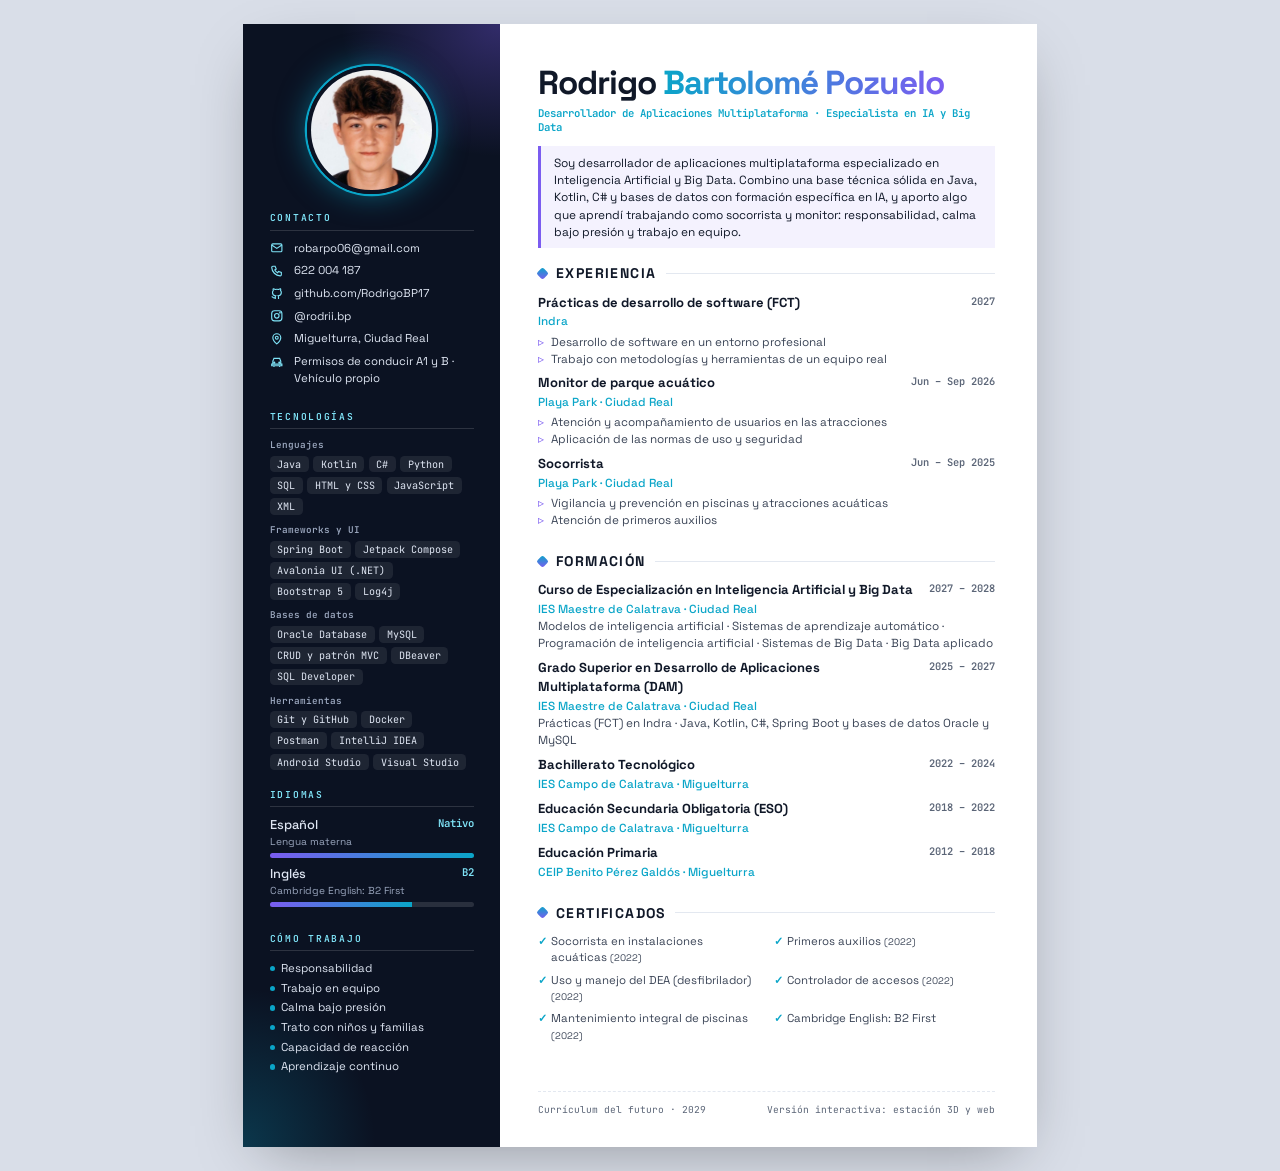
==== cv.html @ 935d9697 "Currículum del futuro 2029: estación 3D, web clásica y CV en PDF Co-Authored-By: Claude Opus 5.5 <no" ====
<!DOCTYPE html>
<html lang="es">
<head>
  <meta charset="UTF-8">
  <meta name="viewport" content="width=device-width, initial-scale=1">
  <title>CV original de Rodrigo Bartolome</title>
  <link rel="preconnect" href="https://fonts.googleapis.com">
  <link rel="preconnect" href="https://fonts.gstatic.com" crossorigin>
  <link href="https://fonts.googleapis.com/css2?family=JetBrains+Mono:wght@400;600&family=Space+Grotesk:wght@400;500;700&display=swap" rel="stylesheet">
  <style>
    /* CV de una página A4 generado a partir de js/data.js. Se convierte en PDF con el navegador. */
    @page { size: A4; margin: 0; }
    :root { --ink: #101828; --muted: #5b6577; --line: #e3e8f0; --a: #0aa5c8; --b: #7b5cf0; --side: #0b1222; }
    * { box-sizing: border-box; }
    html, body { margin: 0; background: #d9dee8; }
    body { font: 400 9.6pt/1.45 'Space Grotesk', 'Segoe UI', Arial, sans-serif; color: var(--ink); -webkit-print-color-adjust: exact; print-color-adjust: exact; }
    .page { width: 210mm; height: 297mm; margin: 0 auto; display: grid; grid-template-columns: 68mm 1fr; background: #fff; overflow: hidden; }
    @media screen { .page { margin: 24px auto; box-shadow: 0 20px 60px -20px rgba(0,0,0,.35); } }
    h1, h2, h3, p, ul, ol { margin: 0; } ul, ol { padding: 0; list-style: none; }
    a { color: inherit; text-decoration: none; }

    /* Columna lateral */
    .side { position: relative; background: var(--side); color: #dfe6f3; padding: 11mm 7mm 8mm; display: flex; flex-direction: column; gap: 4.6mm; }
    .side::before { content: ''; position: absolute; inset: 0; background: radial-gradient(60mm 50mm at 100% 0, rgba(123,92,240,.35), transparent 70%), radial-gradient(50mm 60mm at 0 100%, rgba(10,165,200,.25), transparent 70%); pointer-events: none; }
    .side > * { position: relative; }
    .photo { width: 34mm; height: 34mm; border-radius: 50%; object-fit: cover; margin: 0 auto; display: block; border: 1.2mm solid #0b1222; box-shadow: 0 0 0 .6mm var(--a), 0 0 8mm rgba(10,165,200,.55); }
    .side h2 { font: 600 7.2pt 'JetBrains Mono', monospace; letter-spacing: .18em; text-transform: uppercase; color: #7fe3f7; margin-bottom: 2.4mm; padding-bottom: 1.4mm; border-bottom: .3mm solid rgba(255,255,255,.14); }
    .contact li { display: grid; grid-template-columns: 4.4mm 1fr; gap: 2mm; align-items: start; margin-bottom: 1.6mm; font-size: 8.6pt; overflow-wrap: anywhere; }
    .contact svg { width: 3.6mm; height: 3.6mm; stroke: #7fe3f7; fill: none; stroke-width: 2; margin-top: .4mm; }
    .tech { display: flex; flex-wrap: wrap; gap: 1.2mm; }
    .tech li { padding: .5mm 2mm; border-radius: 1.2mm; background: rgba(255,255,255,.08); font: 400 7.6pt 'JetBrains Mono', monospace; }
    .grp { font: 600 7pt 'JetBrains Mono', monospace; color: #9aa6bd; margin: 2.2mm 0 1.2mm; }
    .grp:first-of-type { margin-top: 0; }
    .lang { margin-bottom: 2mm; }
    .lang b { font-weight: 500; } .lang span { float: right; color: #7fe3f7; font: 600 8pt 'JetBrains Mono', monospace; }
    .lang small { display: block; color: #9aa6bd; font-size: 7.6pt; }
    .meter { height: 1.2mm; border-radius: 1mm; background: rgba(255,255,255,.12); margin-top: 1mm; overflow: hidden; }
    .meter i { display: block; height: 100%; background: linear-gradient(90deg, var(--b), var(--a)); }
    .soft li { font-size: 8.6pt; margin-bottom: .8mm; padding-left: 3mm; position: relative; }
    .soft li::before { content: ''; position: absolute; left: 0; top: 1.6mm; width: 1.4mm; height: 1.4mm; border-radius: 50%; background: var(--a); }

    /* Columna principal */
    .main { padding: 11mm 11mm 8mm 10mm; display: flex; flex-direction: column; gap: 4mm; }
    .head h1 { font-size: 25pt; line-height: 1; letter-spacing: -.03em; }
    .head h1 span { background: linear-gradient(100deg, var(--a), var(--b)); -webkit-background-clip: text; background-clip: text; color: transparent; }
    .role { margin-top: 2mm; font: 600 8pt 'JetBrains Mono', monospace; color: var(--a); }
    .lema { margin-top: 3mm; padding: 2.2mm 3.4mm; border-left: .9mm solid var(--b); background: #f4f2fe; font-size: 8.9pt; }
    .main h2 { display: flex; align-items: center; gap: 2.4mm; font-size: 10.5pt; letter-spacing: .1em; text-transform: uppercase; margin-bottom: 2.6mm; }
    .main h2::after { content: ''; flex: 1; height: .3mm; background: var(--line); }
    .main h2 i { width: 2.4mm; height: 2.4mm; border-radius: .6mm; background: linear-gradient(135deg, var(--a), var(--b)); transform: rotate(45deg); }
    .item { display: grid; grid-template-columns: 1fr auto; gap: 0 4mm; margin-bottom: 2.1mm; break-inside: avoid; }
    .item b { font-weight: 700; font-size: 9.8pt; }
    .item .when { font: 600 7.8pt 'JetBrains Mono', monospace; color: var(--muted); white-space: nowrap; }
    .item .where { grid-column: 1 / -1; color: var(--a); font-weight: 500; font-size: 8.8pt; }
    .item ul { grid-column: 1 / -1; margin-top: .8mm; }
    .item li { position: relative; padding-left: 3.4mm; font-size: 8.8pt; color: #3a4456; }
    .item li::before { content: '▹'; position: absolute; left: 0; color: var(--b); }
    .item p { grid-column: 1 / -1; font-size: 8.8pt; color: #3a4456; }
    .certs { display: grid; grid-template-columns: 1fr 1fr; gap: 1.4mm 4mm; }
    .certs li { font-size: 8.6pt; padding-left: 3.4mm; position: relative; color: #3a4456; }
    .certs li::before { content: '✓'; position: absolute; left: 0; color: var(--a); font-weight: 700; }
    .foot { margin-top: auto; padding-top: 3mm; border-top: .3mm dashed var(--line); font: 400 7.2pt 'JetBrains Mono', monospace; color: var(--muted); display: flex; justify-content: space-between; gap: 4mm; }
  </style>
</head>
<body>
  <div class="page" id="cv"></div>
  <script src="js/data.js"></script>
  <script>
    (() => {
      const CV = window.CV, c = CV.contacto, esc = s => String(s).replace(/[&<>"]/g, x => ({ '&': '&amp;', '<': '&lt;', '>': '&gt;', '"': '&quot;' }[x]));
      const ico = p => `<svg viewBox="0 0 24 24">${p}</svg>`;
      const I = {
        mail: ico('<rect x="3" y="5" width="18" height="14" rx="2"/><path d="m3 7 9 6 9-6"/>'),
        tel: ico('<path d="M5 4h4l2 5-2.5 1.5a11 11 0 0 0 5 5L15 13l5 2v4a2 2 0 0 1-2 2A16 16 0 0 1 3 6a2 2 0 0 1 2-2"/>'),
        gh: ico('<path d="M9 19c-4 1.5-4-2-6-2m12 4v-3.5c0-1 .1-1.4-.5-2 2.8-.3 5.5-1.4 5.5-6a4.6 4.6 0 0 0-1.3-3.2 4.2 4.2 0 0 0-.1-3.2s-1-.3-3.4 1.3a11.6 11.6 0 0 0-6 0C6.8 2.8 5.8 3.1 5.8 3.1a4.2 4.2 0 0 0-.1 3.2A4.6 4.6 0 0 0 4.4 9.5c0 4.6 2.7 5.7 5.5 6-.6.6-.6 1.2-.5 2V21"/>'),
        ig: ico('<rect x="3" y="3" width="18" height="18" rx="5"/><circle cx="12" cy="12" r="4"/><circle cx="17.5" cy="6.5" r=".6"/>'),
        pin: ico('<path d="M12 21s-7-6-7-11a7 7 0 0 1 14 0c0 5-7 11-7 11z"/><circle cx="12" cy="10" r="2.5"/>'),
        car: ico('<path d="M5 16V11l2-5h10l2 5v5M3 16h18v3H3zM7 19v2M17 19v2"/><circle cx="7.5" cy="13.5" r="1"/><circle cx="16.5" cy="13.5" r="1"/>')
      };
      const formacion = [...CV.formacion].reverse();
      document.getElementById('cv').innerHTML = `
        <aside class="side">
          <img class="photo" src="${esc(CV.foto)}" alt="Foto de ${esc(CV.nombre)}">
          <section><h2>Contacto</h2><ul class="contact">
            <li>${I.mail}<span>${esc(c.email)}</span></li>
            <li>${I.tel}<span>${esc(c.telefono)}</span></li>
            <li>${I.gh}<a href="${esc(c.github.url)}">${esc(c.github.texto)}</a></li>
            <li>${I.ig}<a href="${esc(c.instagram.url)}">${esc(c.instagram.texto)}</a></li>
            <li>${I.pin}<span>${esc(c.ubicacion)}</span></li>
            <li>${I.car}<span>${esc(c.extra)}</span></li>
          </ul></section>
          <section><h2>Tecnologías</h2>
            ${CV.stack.slice(0, 4).map(g => `<p class="grp">${esc(g.grupo)}</p><ul class="tech">${g.items.slice(0, g.grupo === 'Herramientas' ? 6 : 8).map(x => `<li>${esc(x)}</li>`).join('')}</ul>`).join('')}
          </section>
          <section><h2>Idiomas</h2>
            ${CV.idiomas.map(l => `<div class="lang"><b>${esc(l.nombre)}</b><span>${esc(l.nivel)}</span><small>${esc(l.titulo || 'Lengua materna')}</small><div class="meter"><i style="width:${l.nivelNum}%"></i></div></div>`).join('')}
          </section>
          <section><h2>Cómo trabajo</h2><ul class="soft">${CV.sobre.blandas.map(x => `<li>${esc(x)}</li>`).join('')}</ul></section>
        </aside>
        <main class="main">
          <header class="head">
            <h1>${esc(CV.nombreCompleto.split(' ')[0])} <span>${esc(CV.nombreCompleto.split(' ').slice(1).join(' '))}</span></h1>
            <p class="role">${esc(CV.hero.roles.slice(0, 2).join('  ·  '))}</p>
            <p class="lema">${esc(CV.sobre.perfil)}</p>
          </header>
          <section><h2><i></i>Experiencia</h2>
            ${CV.experiencia.map(e => `<div class="item"><b>${esc(e.puesto)}</b><span class="when">${esc(e.periodo)}</span>
              <span class="where">${esc(e.empresa)}${e.lugar ? ' · ' + esc(e.lugar) : ''}</span>
              <ul>${e.tareas.slice(0, 2).map(t => `<li>${esc(t)}</li>`).join('')}</ul></div>`).join('')}
          </section>
          <section><h2><i></i>Formación</h2>
            ${formacion.map((f, i) => `<div class="item"><b>${esc(f.titulo)}</b><span class="when">${esc(f.periodo)}</span>
              <span class="where">${esc(f.centro)}</span>${i === 0 ? `<p>${esc(f.etiquetas.join(' · '))}</p>` : i === 1 ? `<p>Prácticas (FCT) en Indra · Java, Kotlin, C#, Spring Boot y bases de datos Oracle y MySQL</p>` : ''}</div>`).join('')}
          </section>
          <section><h2><i></i>Certificados</h2>
            <ul class="certs">${CV.certificados.map(x => `<li>${esc(x.titulo)} <small>(${esc(x.fecha)})</small></li>`).join('')}<li>${esc(CV.idiomas[1].titulo)}</li></ul>
          </section>
          <p class="foot"><span>Currículum del futuro · ${CV.year}</span><span>Versión interactiva: estación 3D y web</span></p>
        </main>`;
    })();
  </script>
</body>
</html>
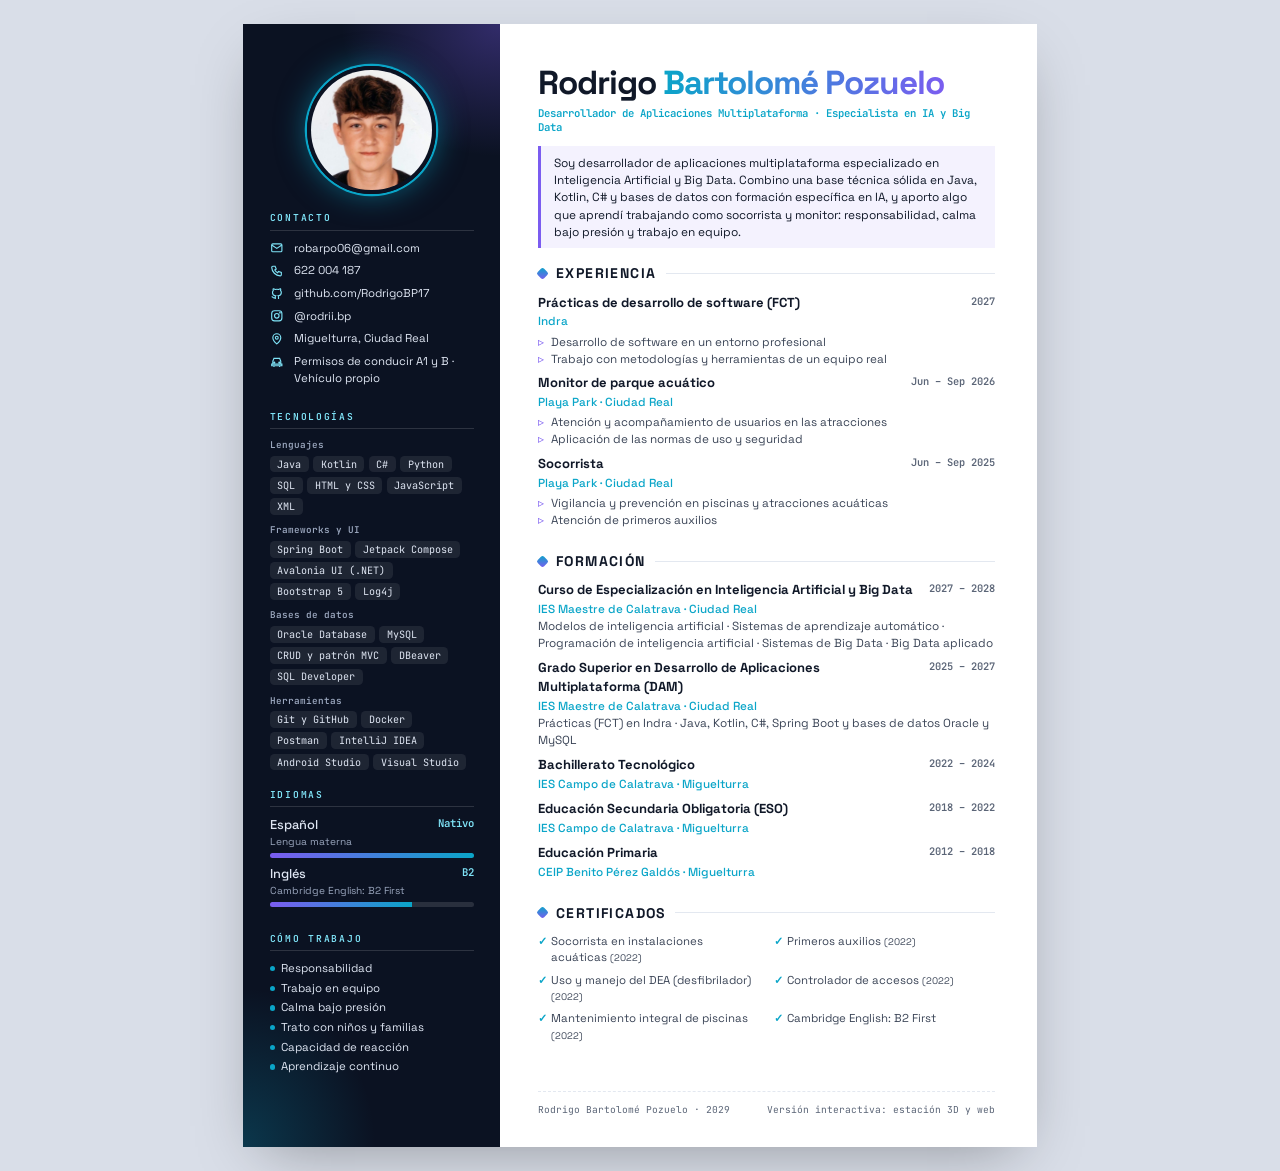
==== commit 2d6d5ad5: "Presentar el currículum como actual en 2029 y regenerar el PDF Co-Authored-By: Claude Opus 5.5 <nore" ====
--- a/cv.html
+++ b/cv.html
@@ -115,7 +115,7 @@
           <section><h2><i></i>Certificados</h2>
             <ul class="certs">${CV.certificados.map(x => `<li>${esc(x.titulo)} <small>(${esc(x.fecha)})</small></li>`).join('')}<li>${esc(CV.idiomas[1].titulo)}</li></ul>
           </section>
-          <p class="foot"><span>Currículum del futuro · ${CV.year}</span><span>Versión interactiva: estación 3D y web</span></p>
+          <p class="foot"><span>${esc(CV.nombreCompleto)} · ${CV.year}</span><span>Versión interactiva: estación 3D y web</span></p>
         </main>`;
     })();
   </script>
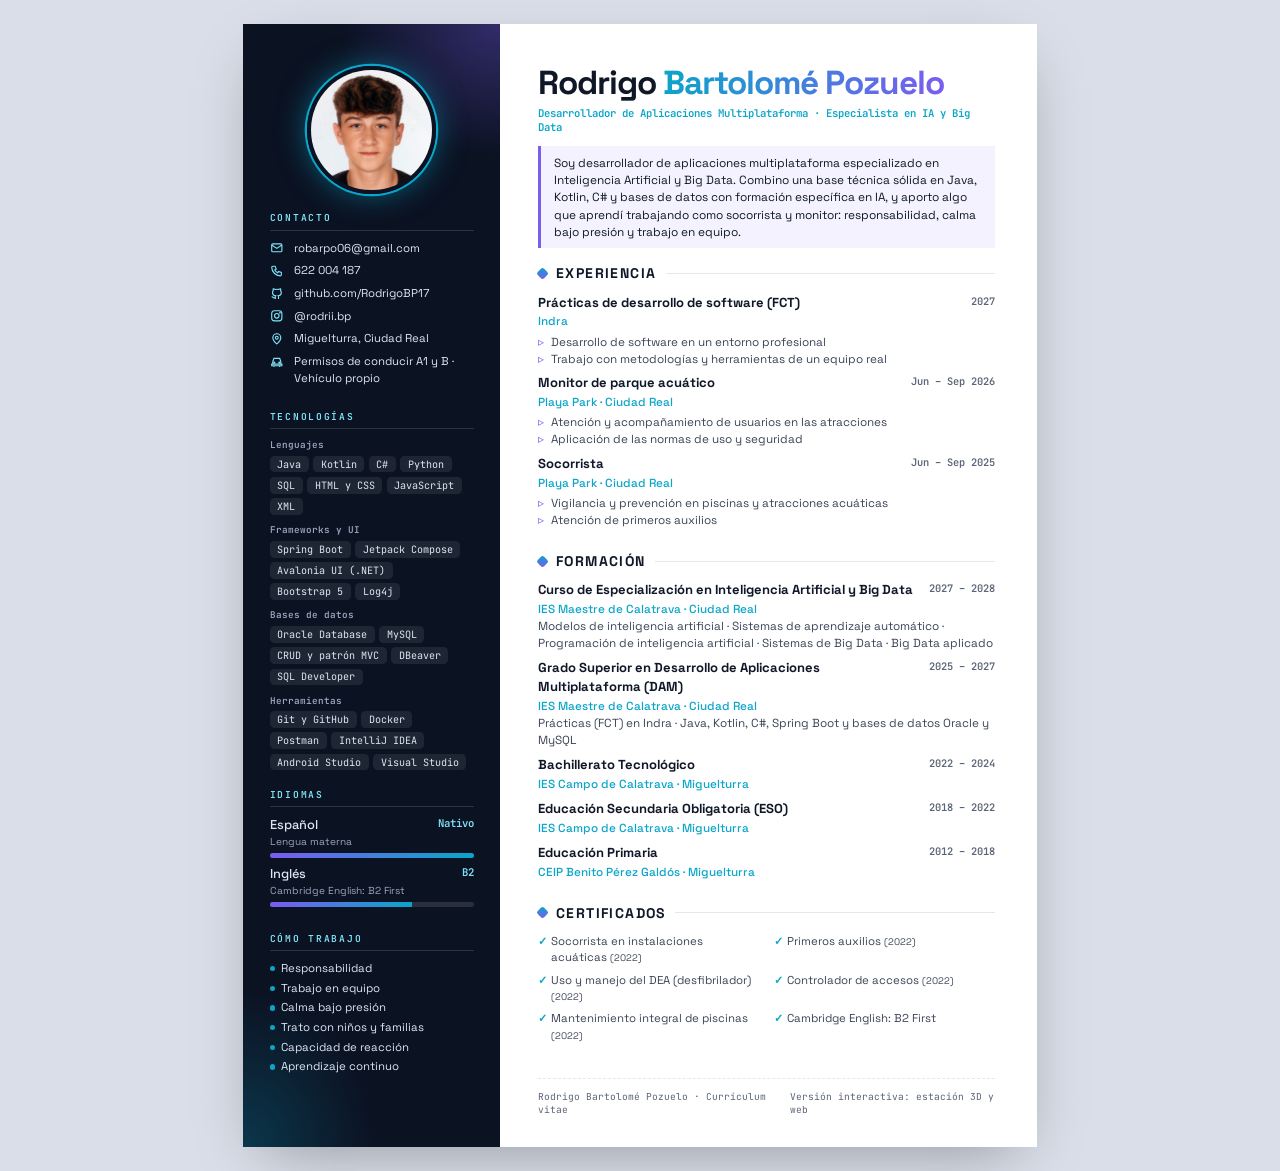
==== commit e00e1396: "Quitar las menciones al año 2029 Co-Authored-By: Claude Opus 5.5 <noreply@anthropic.com>" ====
--- a/cv.html
+++ b/cv.html
@@ -115,7 +115,7 @@
           <section><h2><i></i>Certificados</h2>
             <ul class="certs">${CV.certificados.map(x => `<li>${esc(x.titulo)} <small>(${esc(x.fecha)})</small></li>`).join('')}<li>${esc(CV.idiomas[1].titulo)}</li></ul>
           </section>
-          <p class="foot"><span>${esc(CV.nombreCompleto)} · ${CV.year}</span><span>Versión interactiva: estación 3D y web</span></p>
+          <p class="foot"><span>${esc(CV.nombreCompleto)} · Currículum vitae</span><span>Versión interactiva: estación 3D y web</span></p>
         </main>`;
     })();
   </script>
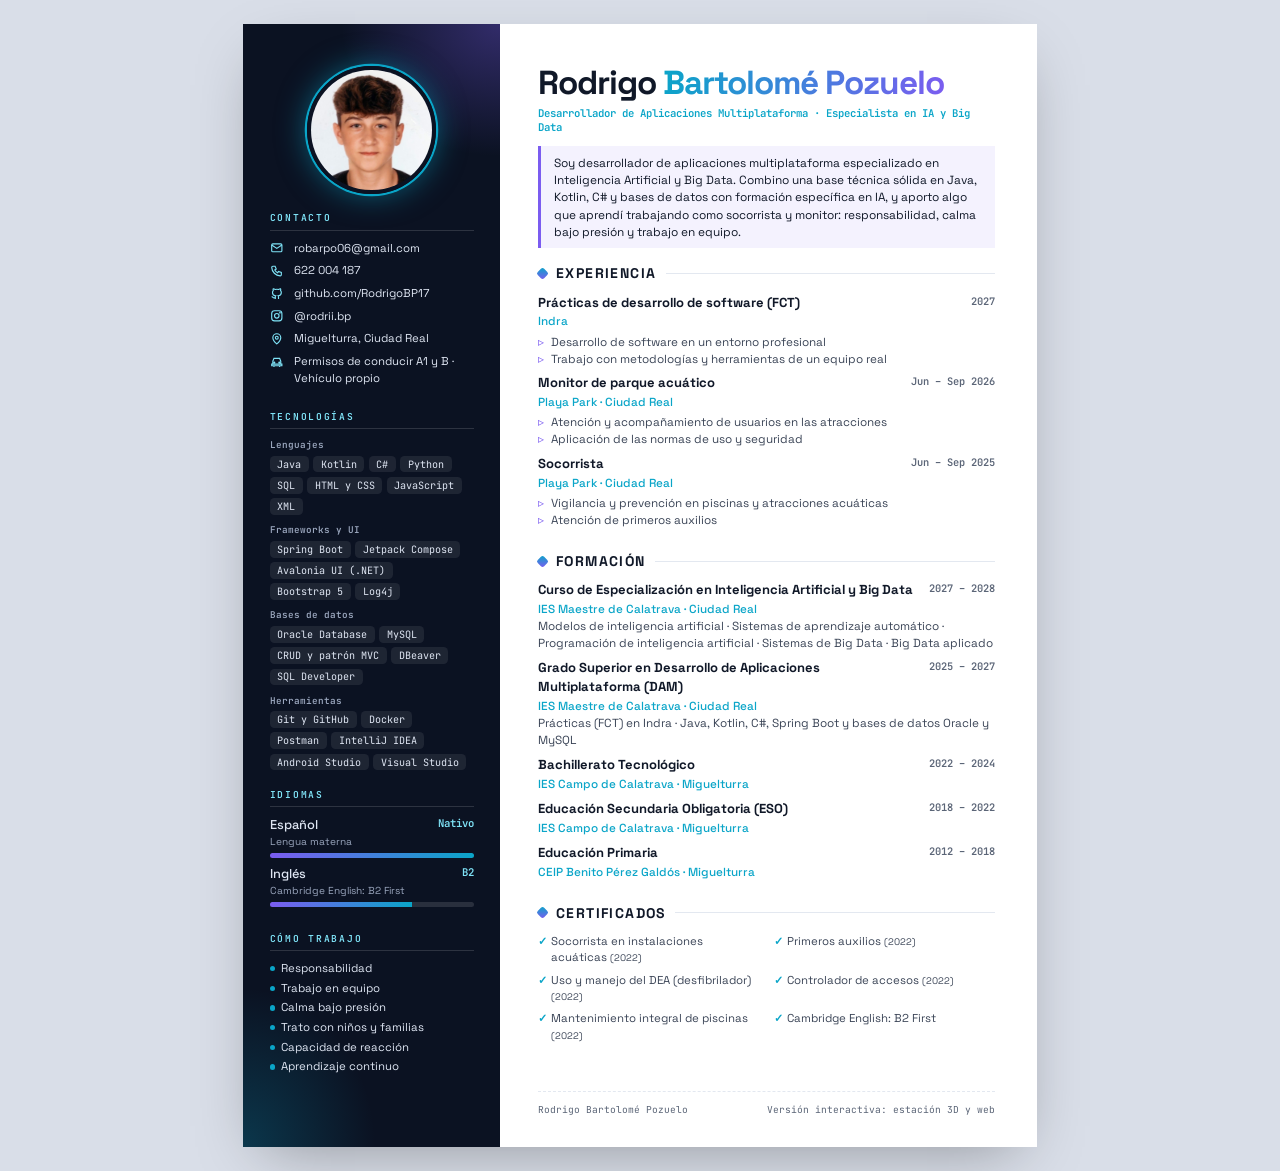
==== commit dda0ce37: "Acortar el pie del PDF Co-Authored-By: Claude Opus 5.5 <noreply@anthropic.com>" ====
--- a/cv.html
+++ b/cv.html
@@ -115,7 +115,7 @@
           <section><h2><i></i>Certificados</h2>
             <ul class="certs">${CV.certificados.map(x => `<li>${esc(x.titulo)} <small>(${esc(x.fecha)})</small></li>`).join('')}<li>${esc(CV.idiomas[1].titulo)}</li></ul>
           </section>
-          <p class="foot"><span>${esc(CV.nombreCompleto)} · Currículum vitae</span><span>Versión interactiva: estación 3D y web</span></p>
+          <p class="foot"><span>${esc(CV.nombreCompleto)}</span><span>Versión interactiva: estación 3D y web</span></p>
         </main>`;
     })();
   </script>
